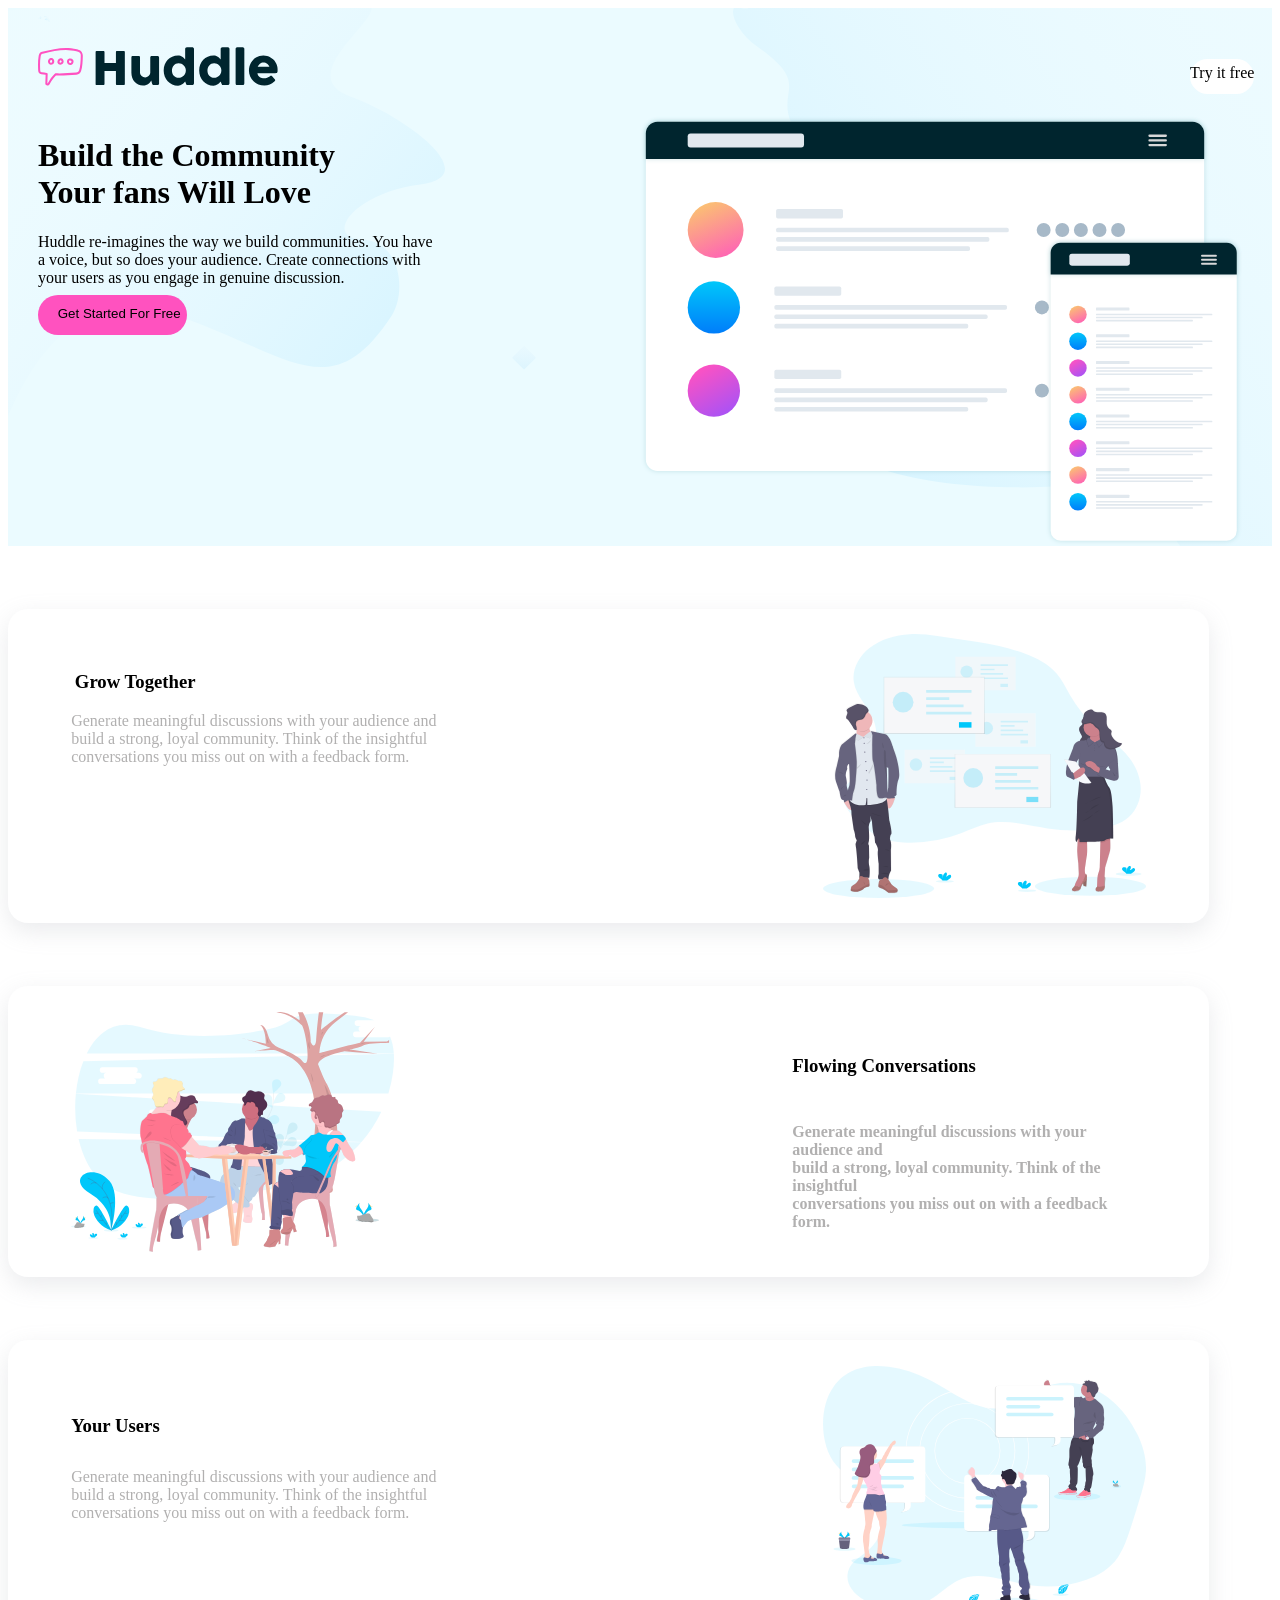
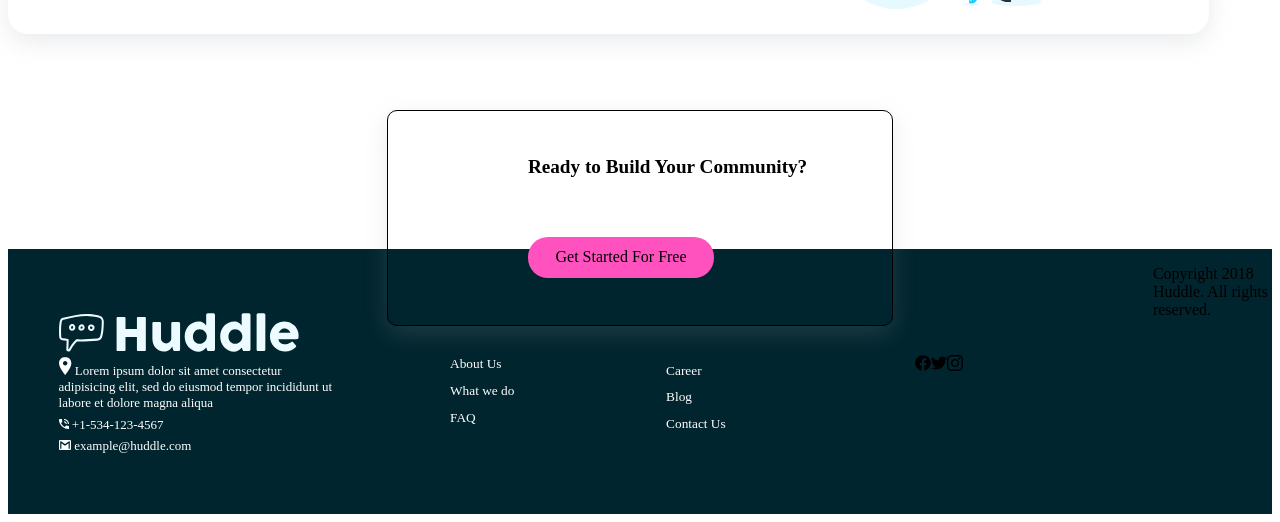
==== hurdle.html @ 2f5167f3 "first commit" ====
<!DOCTYPE html>
<html lang="en">
<head>
    <meta charset="UTF-8">
    <meta name="viewport" content="width=device-width, initial-scale=1.0">
    <title>Hurdle</title>
    <link rel="stylesheet" href="./hurdle.css">
    
</head>
<body>
    <div class="header">
        <img src="./iconsximages/bg-hero-desktop.svg" alt="" height="1%" width="1%">
        <div class="header3">
            <h1><img src="./iconsximages/logo.svg" alt=""</h1> 
        </div>
        <button1 class="button2">Try it free</button1>

        <div class="header2">
            <p3><h1>Build the Community <br> Your fans Will Love</h1>
            <p>Huddle re-imagines the way we build communities. You have <br> a voice, but so does your audience. Create connections with <br> your users as you engage in genuine discussion.
            <button>Get Started For Free</button>
            </p></p3>
            <img src="./iconsximages/illustration-mockups.svg" alt="" width="50%">            
        </div>
             
    </div>
    <main>
        <section>
        <div class="Grow" id="Reverse">
            <div class="QQ">
                <p0 id="Together"><br>
                <h3>Grow Together</h3> 
                Generate meaningful discussions with your audience and <br> build a strong, loyal community. Think of the insightful <br> conversations you miss out on with a feedback form.</p0>
            </div>

            <img src="./iconsximages/illustration-grow-together.svg" alt="" width="30%">
        </div>
        <div class="Grow" >
    

            <img src="./iconsximages/illustration-flowing-conversation.svg" alt="" width="30%">

            <div>
             <p8><br>
            <h4 id="Flowing" >Flowing Conversations<h4>
            Generate meaningful discussions with your audience and <br> build a strong, loyal community. Think of the insightful <br> conversations you miss out on with a feedback form.
            </p8> 
            </div> 
        </div>
        
        <div class="Grow" id="">
            <div>
                <p10 id="Together"><br>
                <h5>Your Users</h5>
                Generate meaningful discussions with your audience and <br> build a strong, loyal community. Think of the insightful <br> conversations you miss out on with a feedback form.</p10>
            </div>

            <img src="./iconsximages/illustration-your-users.svg" alt="" width="30%">
        </div>
        </section>
        <!-- <div class="Relative">
 
            
            <h5>Ready to build Your Community?</h5>
            <button> Get Started For Free</button>

        </div> -->

    </main>

    <div5 class="Relative">
        
        <h6>Ready to Build Your Community?
        </h6>
        <button5 id="button5">Get Started For Free</button5>

    </div5>
 
</body>
<footer>
    <div12>
        <svg width="240" height="39" xmlns="http://www.w3.org/2000/svg">
        <g fill-rule="nonzero" fill="none">
            <path
                d="M27.967.879C20.242.875 12.182 2.615 4.047 4.872c-1.033.208-2.041.884-2.574 1.72C.983 7.38.805 8.171.652 9c-.79 4.428-.694 8.776-.53 13.594.036 1.103.2 2.41.715 3.205.538.803 1.46 1.313 2.561 1.48a95.99 95.99 0 0 0 4.232.525l-.312 8.698c-.048.692.29 1.267.71 1.598.376.286.795.413 1.225.445.86.065 1.869-.303 2.37-1.257 2.195-4.224 3.572-6.089 6.317-8.895 7.158.176 13.407-.222 20.482-.745 2.501-.065 4.218-2.11 4.672-3.743 1.357-4.232 1.568-9.456 1.712-14.737.061-2.093-.665-4.148-1.95-5.234-1.222-.991-2.702-1.35-4.058-1.718C35.031 1.363 31.263.905 27.967.879zm10.29 3.31c1.358.369 2.555.724 3.31 1.337 1.26 1.339 1.218 2.23 1.2 3.675-.142 5.122-.388 10.093-1.544 13.86-.498 1.405-1.366 2.405-3.006 2.556-7.208.533-13.462.945-20.707.739a1.032 1.032 0 0 0-.763.302c-3.044 3.074-4.601 5.21-6.921 9.676-.054.102-.171.164-.315.175-.097-.005-.136-.08-.142-.148l.314-9.432c.019-.509-.401-.995-.907-1.05a95.48 95.48 0 0 1-5.06-.62c-.726-.111-.994-.31-1.193-.606-.346-.825-.338-1.335-.365-2.128-.162-4.775-.242-8.948.491-13.1.068-.614.298-1.242.542-1.767.404-.632 1.023-.725 1.644-.897 7.956-2.197 15.74-3.84 23.068-3.845 3.592.13 7.364.49 10.354 1.273zm-27.479 8.09c-1.096 1.313-.987 3.096-.14 4.29.442.625 1.132 1.128 1.972 1.242 1.091.09 1.783-.352 2.53-.86 1.353-1.176 1.49-3.228.461-4.71-.524-.755-1.362-1.208-2.218-1.24-1.172.012-1.968.535-2.605 1.277zm11.856-1.072c-1.092.035-1.975.791-2.514 1.607-.617.933-.977 2.101-.478 3.246.96 2.203 4.277 2.176 5.6-.063.61-1.032.454-2.205 0-3.056-.452-.85-1.136-1.543-2.131-1.702a2.494 2.494 0 0 0-.477-.032zm9.625.207c-.34-.008-.69.024-1.018.111-1.312.35-2.429 1.704-2.26 3.437.086.872.487 1.722 1.21 2.308.723.585 1.773.847 2.88.62 1.272-.26 2.06-1.285 2.323-2.275.263-.99.197-1.999-.414-2.817a3.47 3.47 0 0 0-2.72-1.384zm-18.965 1.623c.245.002.438.08.637.366.445.642.321 1.615-.128 2.005-.447.39-.726.424-.922.398-.196-.027-.395-.162-.573-.414-.34-.48-.44-1.256.007-1.81.238-.316.675-.513.98-.545zm9.483.223c.038.006.464.253.668.636.204.383.242.739.048 1.066-.577.976-1.804.712-1.99.287-.07-.162-.017-.813.32-1.32.335-.509.757-.7.954-.67zm10.564.748c.062.083.213.64.096 1.082-.118.442-.31.715-.78.811-.602.124-.94 0-1.193-.207-.254-.205-.425-.552-.462-.923-.09-.92.24-1.133.764-1.273.61-.15 1.3.112 1.575.51z"
                fill="hsl(193, 100%, 96%)" />
            <path
                d="M57.61 4.996c.016-.26.111-.494.287-.701a.875.875 0 0 1 .701-.31h6.826c.23 0 .467.096.712.287a.883.883 0 0 1 .368.724v10.893h11.421V4.996c0-.276.096-.513.287-.712.192-.2.44-.3.747-.3h6.734c.306 0 .574.077.804.23.23.154.345.399.345.736V37.1c0 .337-.1.59-.3.758-.198.169-.459.253-.78.253h-6.803c-.306 0-.555-.084-.747-.253-.191-.168-.287-.42-.287-.758V24.047H66.504V37.1c0 .322-.104.57-.31.747-.207.176-.487.264-.84.264h-6.756c-.643 0-.972-.299-.988-.896V4.996zm62.875 32.725c-.199.168-.41.275-.632.321a3.123 3.123 0 0 1-.631.07h-3.47c-.276 0-.514-.05-.713-.15-.2-.1-.368-.234-.506-.402a2.384 2.384 0 0 1-.344-.575 4.884 4.884 0 0 1-.23-.666l-.712-2.942c-.23.475-.563 1.015-1 1.62a8.495 8.495 0 0 1-1.666 1.7c-.674.53-1.479.974-2.413 1.334-.935.36-2.007.54-3.218.54-1.746 0-3.332-.337-4.757-1.011a10.904 10.904 0 0 1-3.642-2.758c-1.003-1.164-1.781-2.524-2.332-4.08-.552-1.554-.828-3.213-.828-4.974V10.695c0-.582.127-1.022.38-1.321.252-.299.654-.448 1.206-.448h5.308c.66 0 1.111.11 1.356.333.245.222.368.655.368 1.298v14.96c0 .66.15 1.284.448 1.874.299.59.693 1.11 1.184 1.562.49.452 1.045.809 1.666 1.069.62.26 1.252.39 1.896.39.551 0 1.122-.13 1.712-.39a6.361 6.361 0 0 0 1.631-1.046c.498-.436.908-.95 1.23-1.54.322-.59.482-1.214.482-1.872V10.626c0-.26.05-.52.15-.781.1-.26.249-.46.448-.598.199-.122.387-.206.563-.252.176-.046.38-.07.609-.07h5.194c.658 0 1.133.162 1.424.483.291.322.437.751.437 1.287v25.716c0 .29-.065.559-.195.804s-.31.437-.54.574l.137-.068zm26.681-3.172c-.414.414-.87.858-1.367 1.333-.498.475-1.046.92-1.643 1.333a9.3 9.3 0 0 1-1.93 1.023 6.097 6.097 0 0 1-2.23.402c-2.083 0-4.002-.39-5.757-1.172a13.777 13.777 0 0 1-4.527-3.206c-1.264-1.356-2.252-2.953-2.964-4.792-.713-1.838-1.069-3.814-1.069-5.929 0-2.13.356-4.11 1.069-5.94.712-1.83 1.7-3.424 2.964-4.78a13.635 13.635 0 0 1 4.527-3.194c1.755-.774 3.674-1.161 5.757-1.161.843 0 1.613.123 2.31.368a8.51 8.51 0 0 1 1.907.942c.575.383 1.103.816 1.586 1.298.482.483.938.954 1.367 1.414V1.985c0-.49.15-.903.448-1.24.299-.338.747-.506 1.345-.506h5.17c.2 0 .41.042.632.126.222.085.425.203.61.357.183.153.332.337.447.551.115.215.173.452.173.712v34.357c0 1.18-.62 1.77-1.862 1.77h-4.504c-.306 0-.544-.04-.712-.116a1.13 1.13 0 0 1-.426-.333 2.319 2.319 0 0 1-.31-.551 17.13 17.13 0 0 0-.344-.77l-.667-1.793zm-13.214-11.008a8.39 8.39 0 0 0 .471 2.839c.314.88.762 1.643 1.345 2.286a6.384 6.384 0 0 0 2.102 1.528c.82.376 1.728.563 2.724.563.98 0 1.903-.176 2.769-.528a7.058 7.058 0 0 0 2.263-1.46 7.256 7.256 0 0 0 1.552-2.194c.39-.843.609-1.747.655-2.712v-.322a7.26 7.26 0 0 0-.552-2.803 7.427 7.427 0 0 0-1.528-2.344 7.242 7.242 0 0 0-2.298-1.597 6.977 6.977 0 0 0-2.861-.586c-.996 0-1.904.195-2.724.586-.82.39-1.52.923-2.102 1.597a7.236 7.236 0 0 0-1.345 2.344 8.35 8.35 0 0 0-.47 2.803zm48.72 11.008c-.414.414-.87.858-1.368 1.333-.498.475-1.046.92-1.643 1.333a9.3 9.3 0 0 1-1.93 1.023 6.097 6.097 0 0 1-2.23.402c-2.083 0-4.002-.39-5.756-1.172a13.777 13.777 0 0 1-4.528-3.206c-1.263-1.356-2.252-2.953-2.964-4.792-.712-1.838-1.069-3.814-1.069-5.929 0-2.13.357-4.11 1.069-5.94s1.7-3.424 2.964-4.78a13.635 13.635 0 0 1 4.528-3.194c1.754-.774 3.673-1.161 5.756-1.161.843 0 1.613.123 2.31.368a8.51 8.51 0 0 1 1.907.942c.575.383 1.103.816 1.586 1.298.483.483.938.954 1.367 1.414V1.985c0-.49.15-.903.448-1.24.3-.338.747-.506 1.345-.506h5.17c.2 0 .41.042.632.126.223.085.426.203.61.357.183.153.333.337.448.551.114.215.172.452.172.712v34.357c0 1.18-.62 1.77-1.862 1.77h-4.504c-.306 0-.544-.04-.712-.116a1.13 1.13 0 0 1-.425-.333 2.319 2.319 0 0 1-.31-.551 17.13 17.13 0 0 0-.345-.77l-.667-1.793zm-13.215-11.008a8.39 8.39 0 0 0 .471 2.839c.315.88.763 1.643 1.345 2.286a6.384 6.384 0 0 0 2.103 1.528c.82.376 1.727.563 2.723.563.98 0 1.903-.176 2.769-.528a7.058 7.058 0 0 0 2.264-1.46 7.256 7.256 0 0 0 1.55-2.194c.391-.843.61-1.747.656-2.712v-.322a7.26 7.26 0 0 0-.552-2.803 7.427 7.427 0 0 0-1.528-2.344 7.242 7.242 0 0 0-2.298-1.597 6.977 6.977 0 0 0-2.861-.586c-.996 0-1.904.195-2.723.586-.82.39-1.521.923-2.103 1.597a7.236 7.236 0 0 0-1.345 2.344 8.35 8.35 0 0 0-.47 2.803zM197.61 2.008c0-.49.122-.903.367-1.24.246-.338.667-.506 1.264-.506h5.63c.154 0 .315.042.483.126a1.7 1.7 0 0 1 .471.357c.146.153.268.337.368.551.1.215.15.452.15.712v34.334c0 .582-.165 1.022-.495 1.321-.329.299-.754.448-1.275.448h-5.332c-.597 0-1.018-.15-1.264-.448-.245-.299-.367-.74-.367-1.321V2.008zm38.7 32.61a15.31 15.31 0 0 1-4.55 2.907 13.87 13.87 0 0 1-5.355 1.046c-2.1 0-4.083-.383-5.952-1.15a15.494 15.494 0 0 1-4.918-3.182 15.273 15.273 0 0 1-3.355-4.792c-.828-1.838-1.241-3.837-1.241-5.998 0-1.348.164-2.654.494-3.918a15.45 15.45 0 0 1 1.402-3.55 15.055 15.055 0 0 1 2.206-3.045 13.957 13.957 0 0 1 2.907-2.379 14.327 14.327 0 0 1 3.493-1.54 14.084 14.084 0 0 1 3.975-.551c1.272 0 2.505.169 3.7.506 1.195.337 2.318.812 3.367 1.424 1.05.613 2.01 1.349 2.884 2.207a14.896 14.896 0 0 1 2.252 2.815 13.58 13.58 0 0 1 1.46 3.263c.344 1.157.517 2.348.517 3.573 0 .797-.012 1.448-.035 1.954-.023.505-.142.908-.356 1.206-.215.3-.57.506-1.069.62-.498.116-1.23.173-2.194.173h-16.546c.153.98.463 1.8.93 2.46a5.842 5.842 0 0 0 1.62 1.573c.613.391 1.264.67 1.954.84a8.24 8.24 0 0 0 1.953.252c.552 0 1.118-.058 1.7-.172a12.179 12.179 0 0 0 1.69-.46 9.557 9.557 0 0 0 1.493-.667c.452-.252.816-.517 1.092-.792.245-.2.456-.349.632-.449.176-.1.364-.149.563-.149.2 0 .402.07.61.207a4.8 4.8 0 0 1 .7.597l2.436 2.758c.168.2.276.38.322.54.046.161.069.326.069.494 0 .307-.085.571-.253.793a2.89 2.89 0 0 1-.598.586zm-11.054-19.143c-.598 0-1.176.119-1.735.356a6.547 6.547 0 0 0-1.575.954c-.49.398-.93.85-1.321 1.356a8.315 8.315 0 0 0-.954 1.54h11.743a13.536 13.536 0 0 0-1.045-1.655 7.081 7.081 0 0 0-1.287-1.333 5.558 5.558 0 0 0-1.655-.896c-.62-.215-1.344-.322-2.171-.322z"
                fill="hsl(193, 100%, 96%)" />
        </g>
        </svg>

        <p4><img src="./iconsximages/icon-location.svg" alt=""> Lorem ipsum dolor sit amet consectetur <br1> adipisicing elit, sed do eiusmod tempor <br2>incididunt ut labore et dolore magna aliqua</p4>
        
        <p4><img src="./iconsximages/icon-phone.svg" alt="" height="10"> +1-534-123-4567</p4>

        <p5>
                <img src="./iconsximages/icon-email.svg" alt="" height="10">
                example@huddle.com
        </p5>
    </div12>
    <div13>
        <p href = "#" style="width: max-content;">About Us <br>
        What we do <br>
        FAQ</p>
    </div13>
    <div14>

        <p href = "#" style="width: max-content;">Career<br>
        Blog<br>
        Contact Us</p>
    </div14>
    <div15>
        <img src="./iconsximages/facebook (1).svg" alt="" width="16px" >
        <img src="./iconsximages/twitter-brands.svg" alt="" width="16px">
        <img class="IG" src="./iconsximages/instagram-brands.svg" alt="" width="16px" col = hsl(255,255,255)>
    </div15>

    <p class="copyright">
        Copyright 2018 Huddle. All rights reserved.
    </p>
    

</footer>

</html>
---- hurdle.css ----
body{
    box-sizing: border-box;
    display: flex;
    flex-direction: column;

    
} 

.header3{
    display: flex;
    justify-content: space-between;
        
}
.header{
    /* justify-content: space-between; */
    
    background-image: url(./iconsximages/bg-hero-desktop.svg);
    background-color: hsl(193, 100%, 96%);
    padding-left: 30px;
    padding-right: 30px;
}

.header2{
    display: flex;
    justify-content: space-between;
}

button{
    display: flex;
    border-radius: 20px;
    padding-top: 3%;
    padding-left: 5%;
    margin:2%;
    margin-left: 0%;
    margin-right: 11%;
    width:40%;
    width: fit-content;
    height:40px;
    background-color: hsl(322, 100%, 66%);
    border: none;
    outline: none;
    cursor: pointer;
}

.button2{
    border: none;
    outline: none;
    cursor: pointer;
    background-color: white;
    border-radius: 30px;
    width:fit-content;
    height:30px;
    display: flex;
    justify-content: center;
    padding-top: 5px;
    position:absolute;
    right:2%;
    top: 6.5%;


} 



button:hover{
    background-color: hsl(321, 59%, 78%);
    animation-duration: 0.4s;
}

.Grow{
    display: flex;
    width: 85%;
    height: auto;
    border: none;
    justify-content: space-between; 
    border-radius: 20px;
    padding: 2% 5%;
    margin: 5% 0;
    /* padding-top: 5%;
    padding-bottom: 10%; */
    /* margin-top: 5%;
    margin-left: 8%;
    margin-right: 15%;  */
    box-shadow: 0px 8px 24px rgba(149, 157, 165, 0.2) ;
    -webkit-box-shadow: 0px 8px 24px rgba(149, 157, 165, 0.2) ;
    -moz-box-shadow: 0px 8px 24px rgba(149, 157, 165, 0.2) ;
}
/* .Smile{
    display: flex;
    width: 80%;
    height: 180px;
    border: none;
    justify-content: center;
    border-radius: 20px;
    padding-top: 5%;
    padding-bottom: 10%;
    padding-left: 5%;
    padding-right: 1%;
    margin-top: 3%;
    margin-left: 8%;
    margin-right: 15%;
    box-shadow: 0px 8px 24px rgba(149, 157, 165, 0.2) ;
    -webkit-box-shadow: 0px 8px 24px rgba(149, 157, 165, 0.2) ;
    -moz-box-shadow: 0px 8px 24px rgba(149, 157, 165, 0.2) ;
}
.Walk{
    display: flex;
    width: 80%;
    height: 180px;
    border: none;
    justify-content: center;
    border-radius: 20px;
    padding-top: 5%;
    padding-bottom: 10%;
    padding-left: 5%;
    padding-right: 1%;
    margin-top: 3%;
    margin-left: 8%;
    margin-right: 15%;
    margin-bottom: 12%;
    box-shadow: 0px 8px 24px rgba(149, 157, 165, 0.2) ;
    -webkit-box-shadow: 0px 8px 24px rgba(149, 157, 165, 0.2) ;
    -moz-box-shadow: 0px 8px 24px rgba(149, 157, 165, 0.2) ;
    
} */
p0{
    color:rgb(177, 176, 176);
}

#Flowing{
    color: black;
    font-size: 1.17em;
    
}
p8{
    display: flex;
    flex-direction: column;
    padding-bottom: 0;
    padding-left: 8%;
    padding-right: 3%;
    margin-left: 10%;
    margin-left: 1%;
    color: rgb(177, 176, 176);
}
p10{
    color: rgb(177, 176, 176);
    padding-right:7%;
    border-bottom: 20%;
}
h5{
    color: black;
    font-size: 1.17em;
}


h3{
    display: flex;
    flex-direction: column;
    padding-bottom: 0;
    margin-right: 2%;
    margin-left: 1%;
    color: black;
    /* position: absolute;
    right: 67%;
    top: 108%;*/

    
}
h6{
    /* display:flex; */
    padding-top: 0%;
    display: flex;
    justify-content: center;
    padding-left: 30%;
}

div5{
    position: relative;
    /* margin-top: 12%; */
    margin-bottom: -5%;
    margin-left: 30%;
    margin-right: 30%;
    padding-right: 3%;
    top: 13px;
     /* left: 4%;
     right: 200%; */
    
    /*width: 40%; */
    height: min-content;
    display: flex;
    flex-direction: column;
    /* align-items:center;
    justify-content:center;  */
    /* margin-top: 10%;
    margin-left: 20%;
    margin-right: 10%; */
    /* padding-right: 2%;
    padding-left: 2%; */
    

    /*margin-right: 10%; */
    height: max-content; 
    border: 1px solid black;
    border-radius: 10px;
    box-shadow: 0px 8px 24px rgba(149, 157, 165, 0.2) ;
    -webkit-box-shadow: 0px 8px 24px rgba(149, 157, 165, 0.2) ;
    -moz-box-shadow: 0px 8px 24px rgba(149, 157, 165, 0.2) ;
    
}


h6{
    padding-right: 3%;
    border: none;
    justify-content: center;
    align-items: center;
    width: fit-content;
    font-size: larger;

}

#button5{
    display: flex;
    justify-content: center;
    align-items: center;
    align-content: center;
    border-radius: 20px;
    padding: 2.5%;
    margin-top: 3%;
    margin-right: 12%;
    
    margin-left: 30%;
    margin-bottom: 10%;
    width: 35%;
    cursor: pointer;
    background-color: hsl(322, 100%, 66%);
    height: 12%;
    /* padding-top: 9%; */
    /* padding-right: 2%;
    padding-left: 2%;
    /* width:15%; */
    /* margin-bottom: 12% ;
    height:40px; */
   /* padding-left: 1%;*/
    /* 
    border:none;
    outline: none;
     */ 
    /* width: 00%; */
    
}

#button5:hover{
    background-color: hsl(321, 59%, 78%);
    animation-duration: 0.4
}

footer{
    /* position: relative; */
    display: flex;
    /* justify-content: space-between; */
    background-color: hsl(192, 100%, 9%);
    /* position: relative; */
    /* bottom: 25%; */
    width: 100%;
    height: auto;
}


div12{
    display: flex;
    flex-direction: column;
    margin-top: -5%;
    margin-left: 4%;
    padding-top: 10%;
}
div13{
    /* display: flex; */
    /* flex-direction: column; */
    margin-top: 4%;
    margin-right: 10%;
    margin-left: 9%;
    padding-top: 4%;
    color: white;
    padding-top: 3%;
    /*padding-bottom: 5%; */
    /* padding-right: 0%; */
    font-size: smaller;
    line-height: 2;    
}
div14{
    display: flex;
    flex-direction: column;
    margin-top: 2.5%;
    margin-right: 15%;
    margin-left: 2%;
    padding-top: 4%;
    color: white;
    padding-top: 5%;
    padding-bottom: 5%;
    font-size: smaller;
    line-height: 2;
    
}

div15{
    border-radius: 20px;
    display: flex;
    flex-direction: row;
    margin-top: -3%;
    margin-right: 15%;    
}
p5,
p4{
    padding-top: 2%;
    font-size: small;
    color: white;
    
}

/* br1{
    display: flex;
    flex-direction: column;
    padding-left: 1.5%;
}
br2{
    display: flex;
    flex-direction: column;
    
} */
/* .copyright {
    position: relative;
    left: 780px;
    bottom: -1430px;
    font-size: 12px;
    color: white;
} */

/* br3{
    display: flex;
    flex-direction: column;
    padding-left: 1.5%;
}
br4{
    display: flex;
    flex-direction: column;
    
} */

 @media screen and (max-width: 576px){
    body{flex-direction: column;}



    .Grow{
        flex-direction: column;
        
    }  
    .Grow img{
        width: 20rem;
        height: 20rem;
    }
    #Reverse{
        flex-direction: column-reverse;
    }
    .header2{
        flex-direction: column;
    }
    .header22 img{
        width: max-content;
        height: max-content;
    }

    footer{
        
        flex-direction: column;
        /* justify-content: space-between; */
        background-color: hsl(192, 100%, 9%);
        /* position: relative; */
        /* bottom: 25%; */
        width: 100%;
        height: auto;
    }
   
   
}
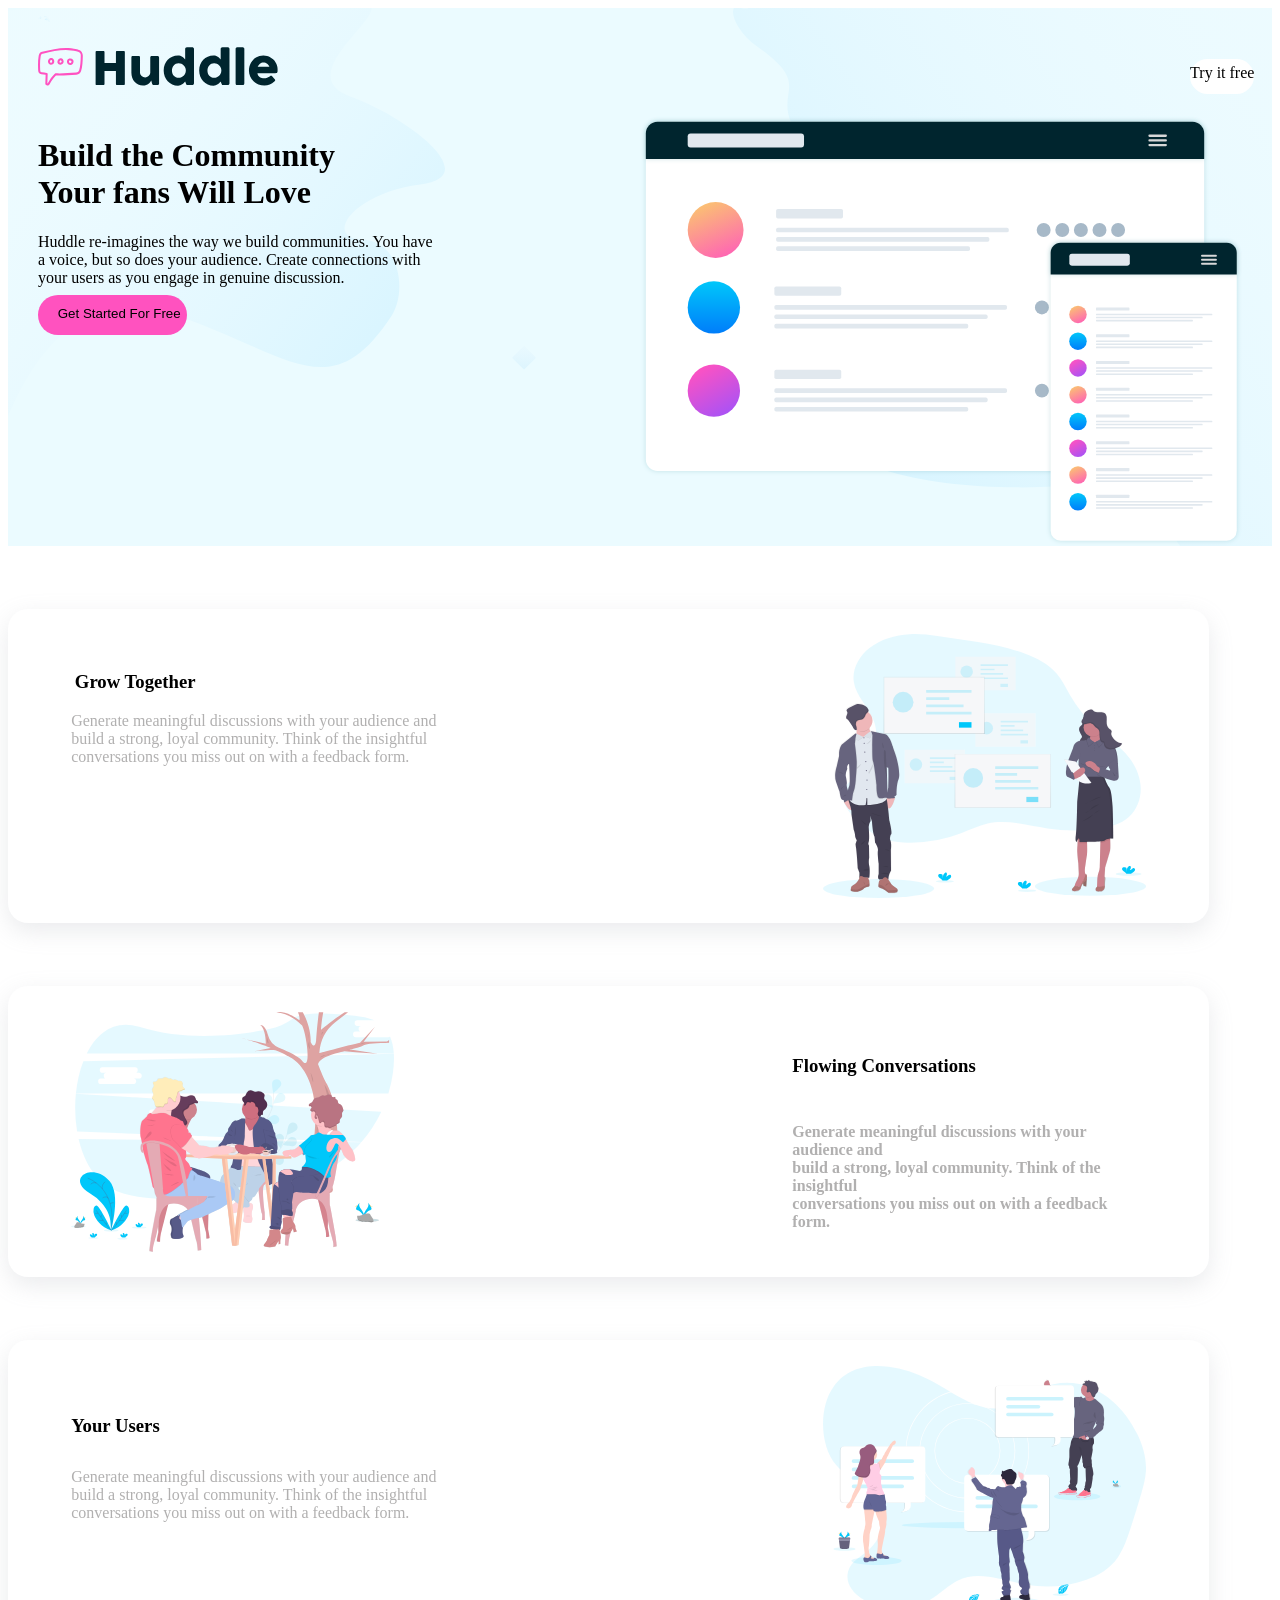
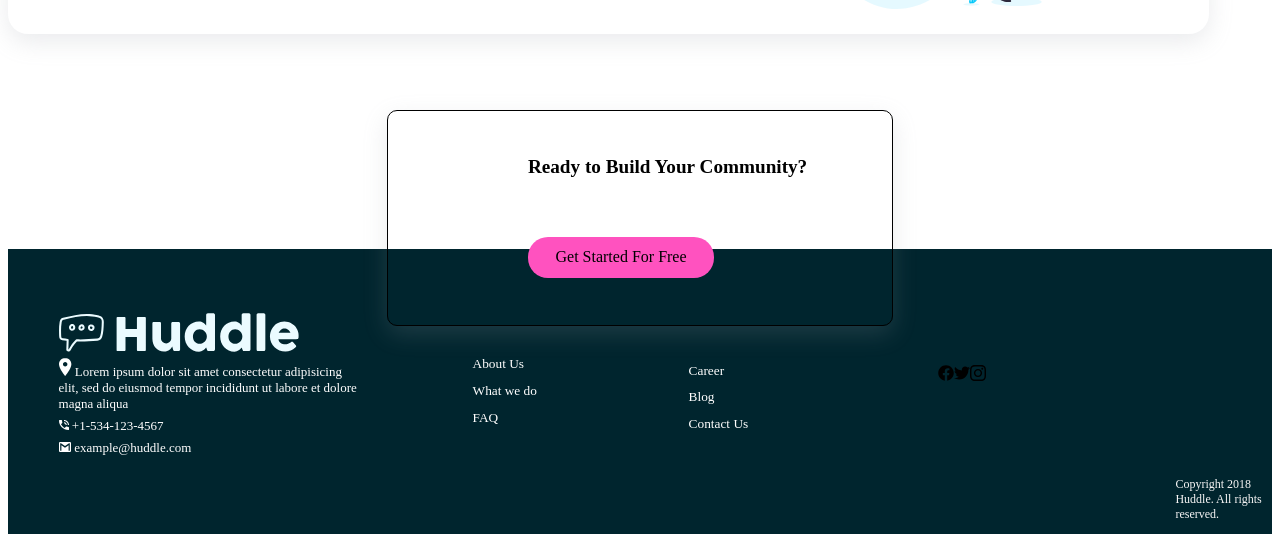
==== commit 31a02ddd: "Second-commit" ====
--- a/hurdle.html
+++ b/hurdle.html
@@ -20,7 +20,7 @@
             <p>Huddle re-imagines the way we build communities. You have <br> a voice, but so does your audience. Create connections with <br> your users as you engage in genuine discussion.
             <button>Get Started For Free</button>
             </p></p3>
-            <img src="./iconsximages/illustration-mockups.svg" alt="" width="50%">            
+            <img src="./iconsximages/illustration-mockups.svg" alt="" width="50%" >            
         </div>
              
     </div>
@@ -41,14 +41,14 @@
             <img src="./iconsximages/illustration-flowing-conversation.svg" alt="" width="30%">
 
             <div>
-             <p8><br>
-            <h4 id="Flowing" >Flowing Conversations<h4>
-            Generate meaningful discussions with your audience and <br> build a strong, loyal community. Think of the insightful <br> conversations you miss out on with a feedback form.
-            </p8> 
+                <p8><br>
+                <h4 id="Flowing" >Flowing Conversations<h4>
+                Generate meaningful discussions with your audience and <br> build a strong, loyal community. Think of the insightful <br> conversations you miss out on with a feedback form.
+                </p8> 
             </div> 
         </div>
         
-        <div class="Grow" id="">
+        <div class="Grow">
             <div>
                 <p10 id="Together"><br>
                 <h5>Your Users</h5>
@@ -115,11 +115,9 @@
         <img src="./iconsximages/twitter-brands.svg" alt="" width="16px">
         <img class="IG" src="./iconsximages/instagram-brands.svg" alt="" width="16px" col = hsl(255,255,255)>
     </div15>
-
     <p class="copyright">
         Copyright 2018 Huddle. All rights reserved.
     </p>
-    
 
 </footer>
 
--- a/hurdle.css
+++ b/hurdle.css
@@ -235,6 +235,7 @@
     cursor: pointer;
     background-color: hsl(322, 100%, 66%);
     height: 12%;
+
     /* padding-top: 9%; */
     /* padding-right: 2%;
     padding-left: 2%;
@@ -328,13 +329,23 @@
     flex-direction: column;
     
 } */
-/* .copyright {
-    position: relative;
+.copyright {
+    /* position: relative;
     left: 780px;
-    bottom: -1430px;
+    bottom: -1430px; */
+    /* position: absolute;
+    bottom: -206%;
+    right: 12%;  */
     font-size: 12px;
-    color: white;
-} */
+    color: rgb(248, 247, 247);
+    display: flex;
+    margin-top: 18%;
+    /* margin-right:10%; */
+    margin-left: 0;
+    
+    /* margin-left: 75%;
+     */
+} 
 
 /* br3{
     display: flex;
@@ -350,7 +361,28 @@
  @media screen and (max-width: 576px){
     body{flex-direction: column;}
 
-
+    .header{
+        background-image: url(./iconsximages/bg-hero-mobile.svg);
+        background-size: 200px 300px;
+        background-color: hsl(193, 100%, 96%);
+        /* height: ; */
+    }
+    
+    h3{
+        align-items: center; 
+    }
+    h5{
+        margin-left: 30%;
+        align-items: center; 
+    }
+    .Grow{
+        align-items: center;
+    }
+    h4{
+        margin-left: -10%;
+        align-items: center;
+    }
+    
 
     .Grow{
         flex-direction: column;
@@ -372,7 +404,7 @@
     }
 
     footer{
-        
+        padding-top:20% ;
         flex-direction: column;
         /* justify-content: space-between; */
         background-color: hsl(192, 100%, 9%);
@@ -381,6 +413,55 @@
         width: 100%;
         height: auto;
     }
+    div13{
+        margin-left: 02%;
+        margin-bottom: -12%;
+    }
+    div14{
+        margin-top: 0%;
+        margin-left: 2%;
+    }
+    div15{
+        margin-bottom: -12%;
+        margin-left: 40%;
+
+    }
+    .copyright {
+        font-size: 12px;
+        color: rgb(227, 222, 222);
+        margin-left: 20%;
+        border: none;
+    }  
+
+    div5{
+        position: relative;
+        /* margin-top: 12%; */
+        margin-bottom: -5%;
+        margin-left: 5%;
+        margin-right: 30%;
+        padding-right: 3%;
+        top: 13px;
+        height: min-content;
+        display: flex;
+        flex-direction: column;
+        /* margin-left: 10%; */
+        margin-bottom: -12%;
+        height: max-content; 
+        width: 85%;
+        border: none;
+        border-radius: 10px;
+        box-shadow: 0px 8px 24px rgba(149, 157, 165, 0.2) ;
+        -webkit-box-shadow: 0px 8px 24px rgba(149, 157, 165, 0.2) ;
+        -moz-box-shadow: 0px 8px 24px rgba(149, 157, 165, 0.2) ;
+        background-color: white;
+        
+    }
+
+    #button5{
+        padding-left: 20px;
+
+    }
+
    
    
 } 
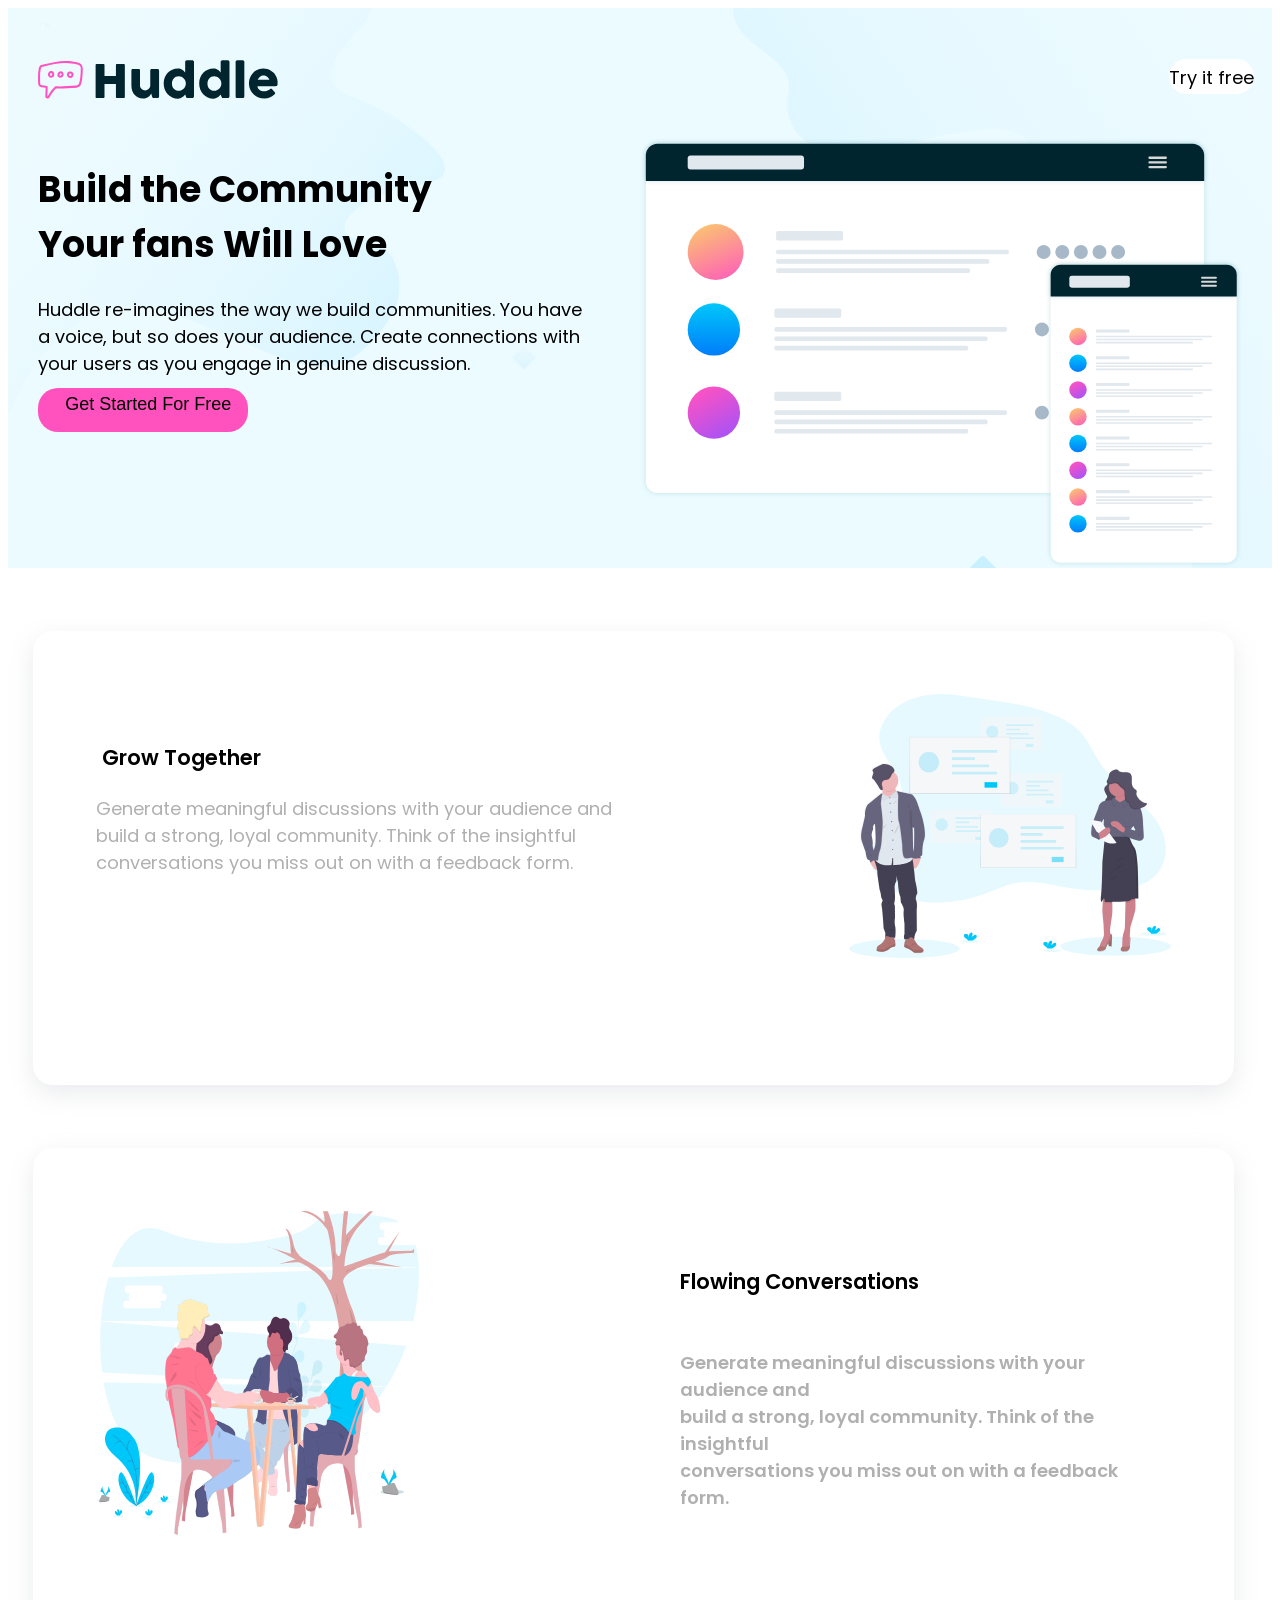
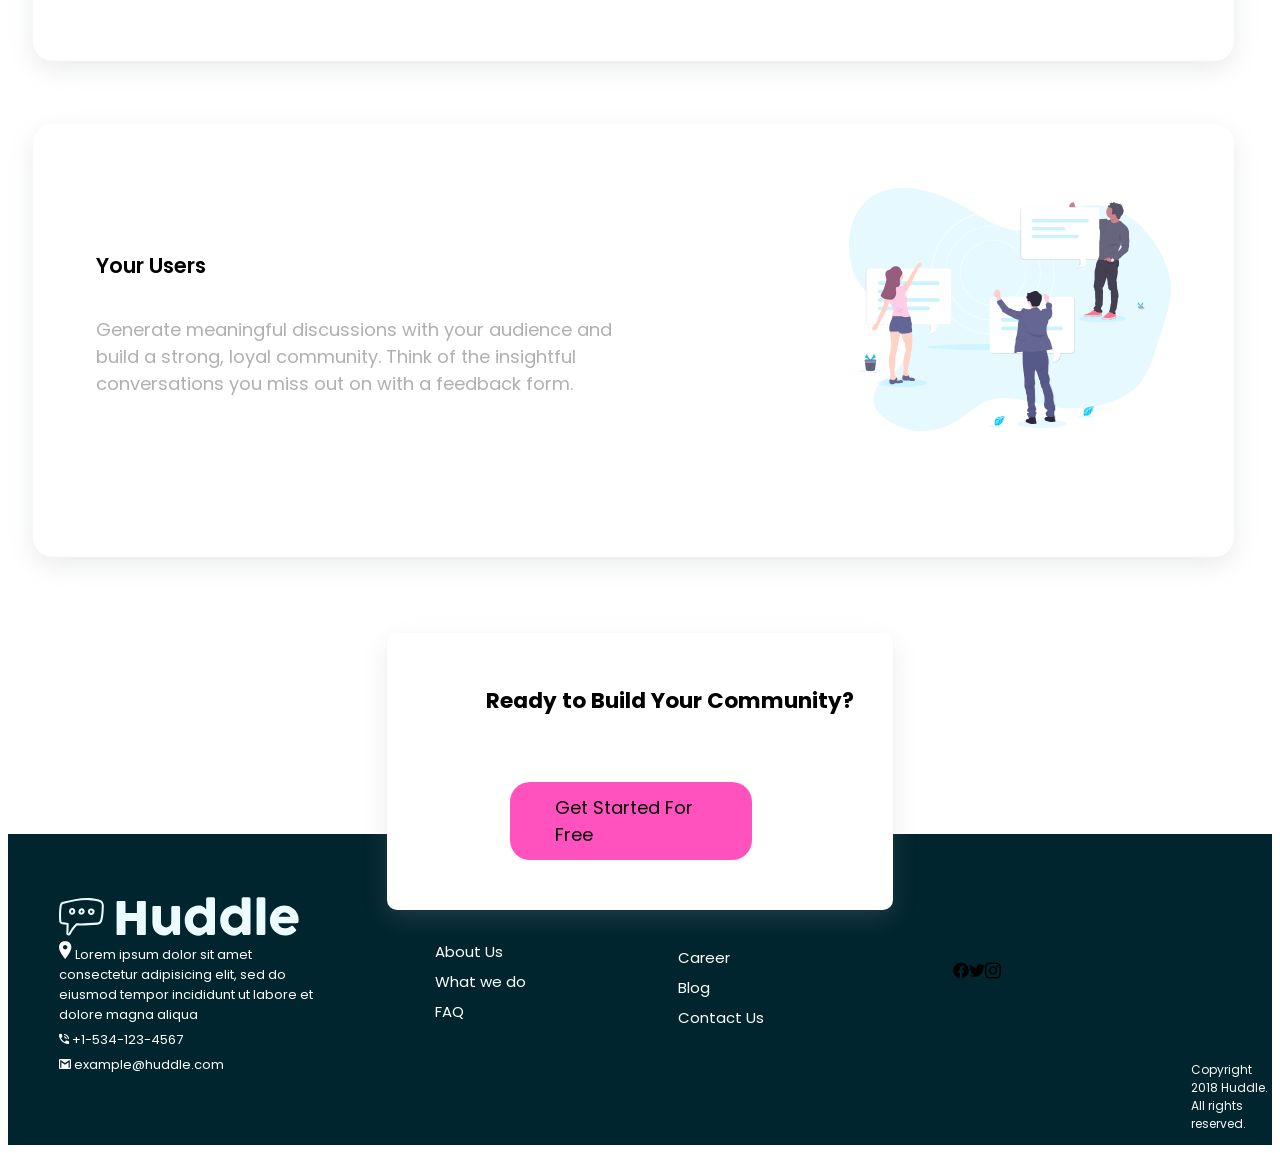
==== commit 07272c70: "Re-commit" ====
--- a/hurdle.html
+++ b/hurdle.html
@@ -5,6 +5,12 @@
     <meta name="viewport" content="width=device-width, initial-scale=1.0">
     <title>Hurdle</title>
     <link rel="stylesheet" href="./hurdle.css">
+    <link rel="preconnect" href="https://fonts.googleapis.com">
+    <link rel="preconnect" href="https://fonts.gstatic.com" crossorigin>
+    <link href="https://fonts.googleapis.com/css2?family=Poppins:wght@600&display=swap" rel="stylesheet">
+    <link rel="preconnect" href="https://fonts.googleapis.com">
+    <link rel="preconnect" href="https://fonts.gstatic.com" crossorigin>
+    <link href="https://fonts.googleapis.com/css2?family=Open+Sans:ital,wght@0,400;0,700;1,400;1,700&family=Poppins:wght@600&display=swap" rel="stylesheet">
     
 </head>
 <body>
--- a/hurdle.css
+++ b/hurdle.css
@@ -2,9 +2,18 @@
     box-sizing: border-box;
     display: flex;
     flex-direction: column;
+    font-size: 18px;
+    font-family: 'Open Sans', sans-serif;
+    font-family: 'Poppins', sans-serif;
 
     
 } 
+
+h3,
+h4,
+h5{
+    font-weight: 600;
+}
 
 .header3{
     display: flex;
@@ -29,17 +38,21 @@
     display: flex;
     border-radius: 20px;
     padding-top: 3%;
+    align-items: center;
     padding-left: 5%;
+    padding-right: 3%;
+    padding-bottom: 5%;
     margin:2%;
     margin-left: 0%;
-    margin-right: 11%;
-    width:40%;
+    margin-right: 5%;
+    width:45%;
     width: fit-content;
     height:40px;
     background-color: hsl(322, 100%, 66%);
     border: none;
     outline: none;
     cursor: pointer;
+    font-size: 18px;
 }
 
 .button2{
@@ -76,14 +89,16 @@
     border-radius: 20px;
     padding: 2% 5%;
     margin: 5% 0;
-    /* padding-top: 5%;
-    padding-bottom: 10%; */
-    /* margin-top: 5%;
-    margin-left: 8%;
-    margin-right: 15%;  */
+    padding-top: 5%;
+    padding-bottom: 10%;
+    margin-top: 5%;
+    margin-left: 2%;
+    margin-right: 10%; 
     box-shadow: 0px 8px 24px rgba(149, 157, 165, 0.2) ;
     -webkit-box-shadow: 0px 8px 24px rgba(149, 157, 165, 0.2) ;
     -moz-box-shadow: 0px 8px 24px rgba(149, 157, 165, 0.2) ;
+    font-family: 'Open Sans', sans-serif;
+    font-family: 'Poppins', sans-serif;
 }
 /* .Smile{
     display: flex;
@@ -176,31 +191,20 @@
 
 div5{
     position: relative;
-    /* margin-top: 12%; */
+    word-wrap: none;
     margin-bottom: -5%;
     margin-left: 30%;
     margin-right: 30%;
-    padding-right: 3%;
+    padding-right: 1%;
     top: 13px;
-     /* left: 4%;
-     right: 200%; */
-    
-    /*width: 40%; */
-    height: min-content;
-    display: flex;
-    flex-direction: column;
-    /* align-items:center;
-    justify-content:center;  */
-    /* margin-top: 10%;
-    margin-left: 20%;
-    margin-right: 10%; */
-    /* padding-right: 2%;
-    padding-left: 2%; */
-    
-
-    /*margin-right: 10%; */
+    background-color: white;
+    width: auto;
+    
+    
+    display: flex;
+    flex-direction: column;
     height: max-content; 
-    border: 1px solid black;
+    border: none;
     border-radius: 10px;
     box-shadow: 0px 8px 24px rgba(149, 157, 165, 0.2) ;
     -webkit-box-shadow: 0px 8px 24px rgba(149, 157, 165, 0.2) ;
@@ -211,6 +215,9 @@
 
 h6{
     padding-right: 3%;
+    padding-left: 20%;
+    margin-right: 1%;
+
     border: none;
     justify-content: center;
     align-items: center;
@@ -226,29 +233,17 @@
     align-content: center;
     border-radius: 20px;
     padding: 2.5%;
+    padding-left: 9%;
+    padding-right: 5%;
     margin-top: 3%;
     margin-right: 12%;
     
-    margin-left: 30%;
+    margin-left: 25%;
     margin-bottom: 10%;
     width: 35%;
     cursor: pointer;
     background-color: hsl(322, 100%, 66%);
     height: 12%;
-
-    /* padding-top: 9%; */
-    /* padding-right: 2%;
-    padding-left: 2%;
-    /* width:15%; */
-    /* margin-bottom: 12% ;
-    height:40px; */
-   /* padding-left: 1%;*/
-    /* 
-    border:none;
-    outline: none;
-     */ 
-    /* width: 00%; */
-    
 }
 
 #button5:hover{
@@ -257,12 +252,9 @@
 }
 
 footer{
-    /* position: relative; */
-    display: flex;
-    /* justify-content: space-between; */
+    
+    display: flex;
     background-color: hsl(192, 100%, 9%);
-    /* position: relative; */
-    /* bottom: 25%; */
     width: 100%;
     height: auto;
 }
@@ -276,16 +268,13 @@
     padding-top: 10%;
 }
 div13{
-    /* display: flex; */
-    /* flex-direction: column; */
     margin-top: 4%;
     margin-right: 10%;
     margin-left: 9%;
     padding-top: 4%;
     color: white;
     padding-top: 3%;
-    /*padding-bottom: 5%; */
-    /* padding-right: 0%; */
+
     font-size: smaller;
     line-height: 2;    
 }
@@ -330,21 +319,13 @@
     
 } */
 .copyright {
-    /* position: relative;
-    left: 780px;
-    bottom: -1430px; */
-    /* position: absolute;
-    bottom: -206%;
-    right: 12%;  */
+
     font-size: 12px;
     color: rgb(248, 247, 247);
     display: flex;
     margin-top: 18%;
-    /* margin-right:10%; */
     margin-left: 0;
-    
-    /* margin-left: 75%;
-     */
+
 } 
 
 /* br3{
@@ -365,7 +346,7 @@
         background-image: url(./iconsximages/bg-hero-mobile.svg);
         background-size: 200px 300px;
         background-color: hsl(193, 100%, 96%);
-        /* height: ; */
+       
     }
     
     h3{
@@ -406,10 +387,8 @@
     footer{
         padding-top:20% ;
         flex-direction: column;
-        /* justify-content: space-between; */
         background-color: hsl(192, 100%, 9%);
-        /* position: relative; */
-        /* bottom: 25%; */
+        
         width: 100%;
         height: auto;
     }
